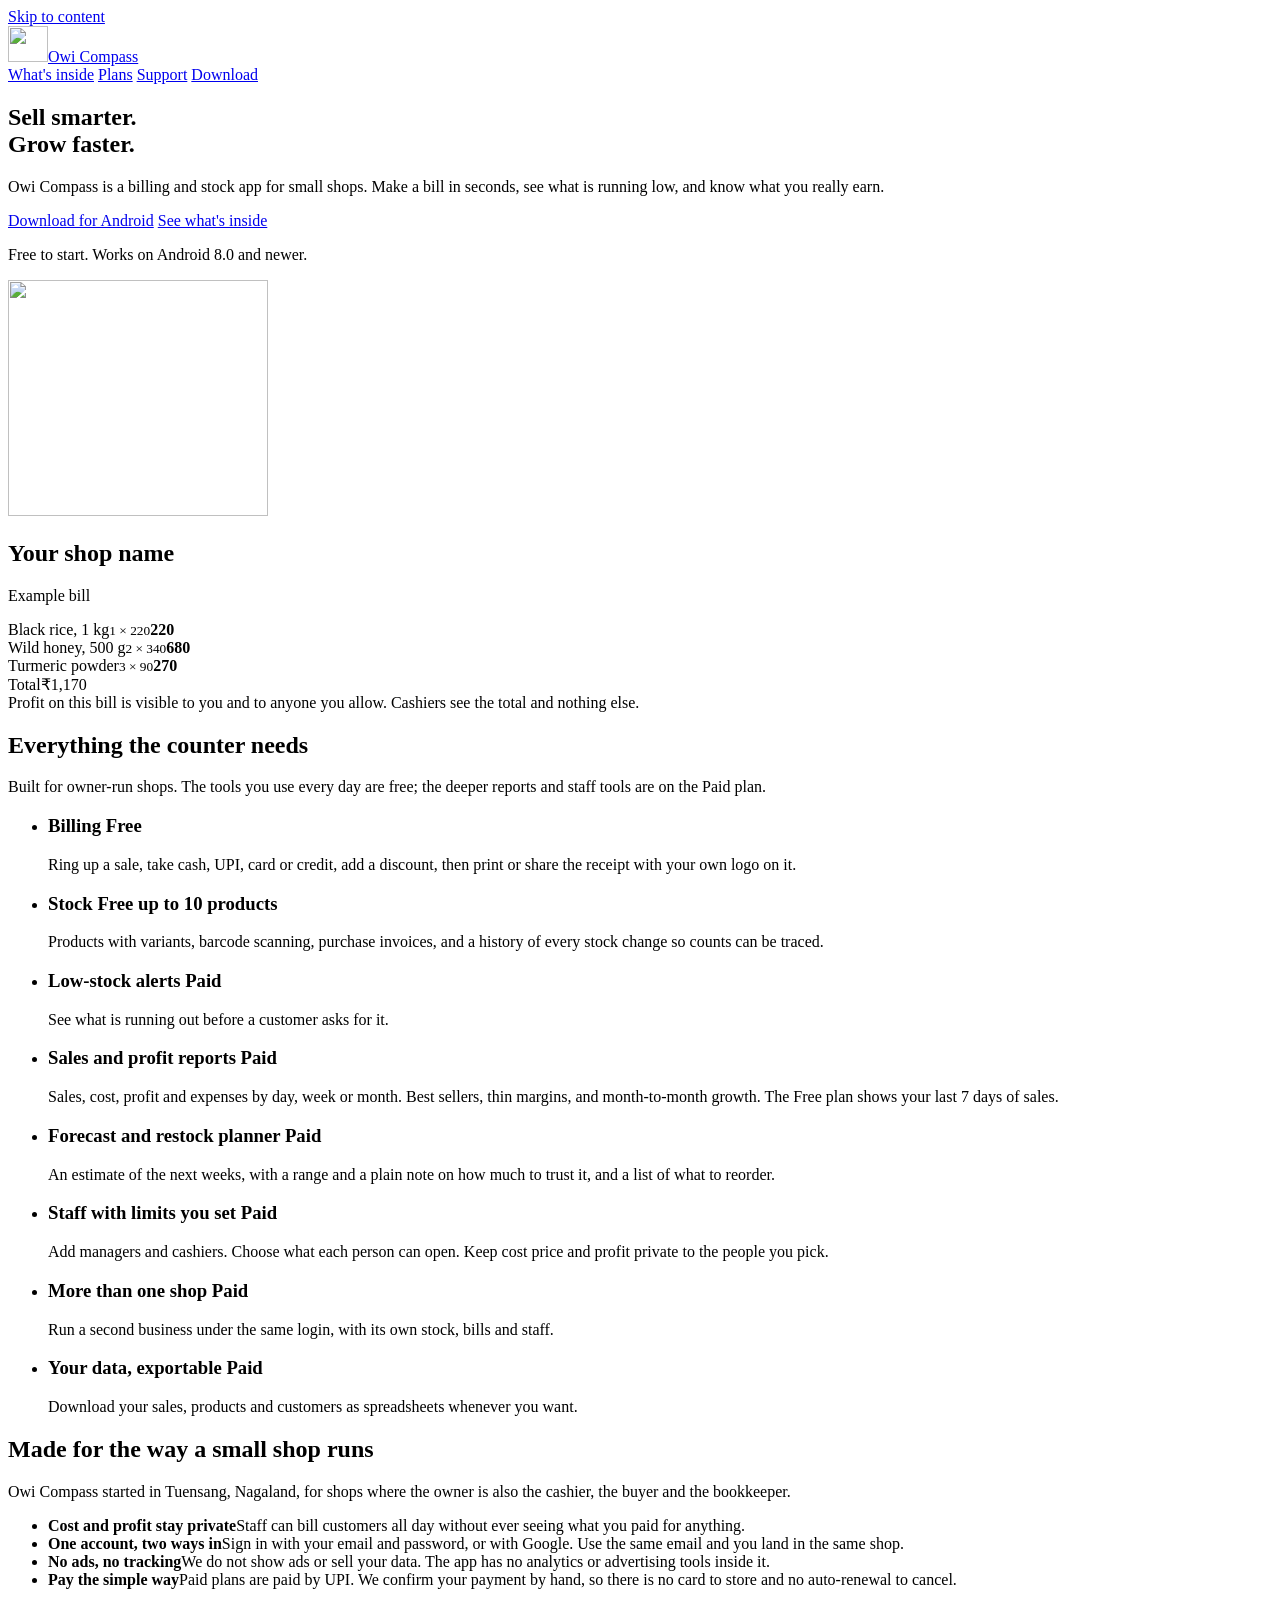
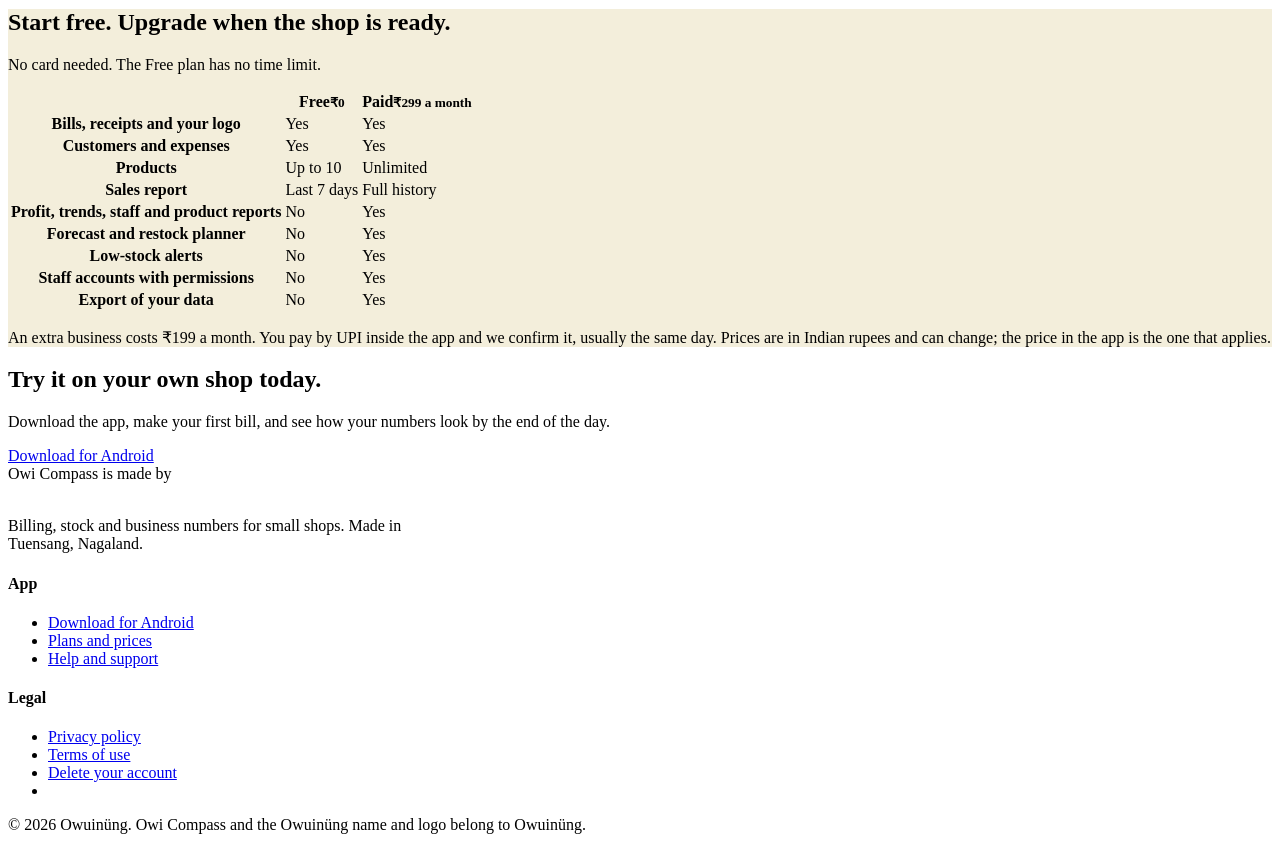
==== index.html @ a6f3e6b2 "Add files via upload" ====
<!doctype html>
<html lang="en">
<head>
<meta charset="utf-8">
<meta name="viewport" content="width=device-width,initial-scale=1">
<title>Owi Compass: billing, stock and reports for small shops</title>
<meta name="description" content="Owi Compass is an Android app for small shops. Make bills, track stock, see sales and profit, and plan what to restock. Made by Owuinüng in Nagaland.">
<meta name="theme-color" content="#0e2e17">
<link rel="canonical" href="https://owuinung-spec.github.io/index.html">
<link rel="icon" type="image/png" sizes="32x32" href="assets/img/favicon-32.png">
<link rel="apple-touch-icon" href="assets/img/apple-touch-icon.png">
<meta property="og:type" content="website">
<meta property="og:site_name" content="Owi Compass">
<meta property="og:title" content="Owi Compass: billing, stock and reports for small shops">
<meta property="og:description" content="Owi Compass is an Android app for small shops. Make bills, track stock, see sales and profit, and plan what to restock. Made by Owuinüng in Nagaland.">
<meta property="og:url" content="https://owuinung-spec.github.io/index.html">
<meta property="og:image" content="https://owuinung-spec.github.io/assets/img/og-image.png">
<meta name="twitter:card" content="summary_large_image">
<link rel="preload" href="assets/fonts/gloock-latin-400-normal.woff2" as="font" type="font/woff2" crossorigin>
<link rel="stylesheet" href="assets/css/site.css">
<script type="application/ld+json">
{"@context":"https://schema.org","@type":"SoftwareApplication","name":"Owi Compass","applicationCategory":"BusinessApplication","operatingSystem":"Android 8.0 or newer","description":"Billing, stock and business reports for small shops.","offers":{"@type":"Offer","price":"0","priceCurrency":"INR"},"publisher":{"@type":"Organization","name":"Owuinüng","url":"https://owuinung-spec.github.io/"}}
</script>
</head>
<body>
<a class="skip" href="#main">Skip to content</a>
<header class="site-head">
  <div class="wrap head-row">
    <a class="brand" href="index.html" aria-label="Owi Compass home"><img src="assets/img/owi-mark.webp" alt="" width="40" height="36"><span>Owi Compass</span></a>
    <nav class="nav" aria-label="Main">
      <a href="index.html#inside" aria-current="page">What's inside</a>
      <a href="index.html#plans">Plans</a>
      <a href="support.html">Support</a>
      <a class="btn small" href="download.html">Download</a>
    </nav>
  </div>
</header>
<main id="main">

<section class="hero">
  <div class="wrap hero-grid">
    <div>
      <h1>Sell smarter.<br>Grow faster.</h1>
      <p class="lede">Owi Compass is a billing and stock app for small shops. Make a bill in seconds, see what is running low, and know what you really earn.</p>
      <div class="cta-row">
        <a class="btn gold big" href="download.html">Download for Android</a>
        <a class="btn ghost big" href="#inside">See what's inside</a>
      </div>
      <p class="fine"><span data-version>Free to start</span>. Works on Android 8.0 and newer.</p>
    </div>
    <div class="hero-art" aria-label="Example bill">
      <img class="mark" src="assets/img/owi-mark.webp" alt="" width="260" height="236">
      <div class="receipt-wrap">
        <div class="receipt">
          <h2>Your shop name</h2>
          <p class="sub">Example bill</p>
          <div class="r-line"><span>Black rice, 1 kg</span><span class="dots"></span><small>1 &times; 220</small><b>220</b></div>
          <div class="r-line"><span>Wild honey, 500 g</span><span class="dots"></span><small>2 &times; 340</small><b>680</b></div>
          <div class="r-line"><span>Turmeric powder</span><span class="dots"></span><small>3 &times; 90</small><b>270</b></div>
          <div class="r-rule"></div>
          <div class="r-total"><span>Total</span><span>&#8377;1,170</span></div>
          <div class="r-note"><i></i><span>Profit on this bill is visible to you and to anyone you allow. Cashiers see the total and nothing else.</span></div>
        </div>
      </div>
    </div>
  </div>
</section>

<section class="dark" id="inside">
  <div class="wrap">
    <h2 class="title">Everything the counter needs</h2>
    <p class="intro">Built for owner-run shops. The tools you use every day are free; the deeper reports and staff tools are on the Paid plan.</p>
    <ul class="ledger">
      <li><h3>Billing <span class="tag">Free</span></h3><p>Ring up a sale, take cash, UPI, card or credit, add a discount, then print or share the receipt with your own logo on it.</p></li>
      <li><h3>Stock <span class="tag">Free up to 10 products</span></h3><p>Products with variants, barcode scanning, purchase invoices, and a history of every stock change so counts can be traced.</p></li>
      <li><h3>Low-stock alerts <span class="tag paid">Paid</span></h3><p>See what is running out before a customer asks for it.</p></li>
      <li><h3>Sales and profit reports <span class="tag paid">Paid</span></h3><p>Sales, cost, profit and expenses by day, week or month. Best sellers, thin margins, and month-to-month growth. The Free plan shows your last 7 days of sales.</p></li>
      <li><h3>Forecast and restock planner <span class="tag paid">Paid</span></h3><p>An estimate of the next weeks, with a range and a plain note on how much to trust it, and a list of what to reorder.</p></li>
      <li><h3>Staff with limits you set <span class="tag paid">Paid</span></h3><p>Add managers and cashiers. Choose what each person can open. Keep cost price and profit private to the people you pick.</p></li>
      <li><h3>More than one shop <span class="tag paid">Paid</span></h3><p>Run a second business under the same login, with its own stock, bills and staff.</p></li>
      <li><h3>Your data, exportable <span class="tag paid">Paid</span></h3><p>Download your sales, products and customers as spreadsheets whenever you want.</p></li>
    </ul>
  </div>
</section>

<section>
  <div class="wrap split">
    <div>
      <h2 class="title">Made for the way a small shop runs</h2>
      <p class="intro" style="margin-bottom:0">Owi Compass started in Tuensang, Nagaland, for shops where the owner is also the cashier, the buyer and the bookkeeper.</p>
    </div>
    <ul class="points">
      <li><b>Cost and profit stay private</b>Staff can bill customers all day without ever seeing what you paid for anything.</li>
      <li><b>One account, two ways in</b>Sign in with your email and password, or with Google. Use the same email and you land in the same shop.</li>
      <li><b>No ads, no tracking</b>We do not show ads or sell your data. The app has no analytics or advertising tools inside it.</li>
      <li><b>Pay the simple way</b>Paid plans are paid by UPI. We confirm your payment by hand, so there is no card to store and no auto-renewal to cancel.</li>
    </ul>
  </div>
</section>

<section id="plans" style="background:#f3eedb">
  <div class="wrap">
    <h2 class="title">Start free. Upgrade when the shop is ready.</h2>
    <p class="intro">No card needed. The Free plan has no time limit.</p>
    <table class="plans">
      <thead><tr><th scope="col"></th><th scope="col">Free<small>&#8377;0</small></th><th scope="col">Paid<small>&#8377;299 a month</small></th></tr></thead>
      <tbody>
        <tr><th scope="row">Bills, receipts and your logo</th><td class="yes">Yes</td><td class="yes">Yes</td></tr>
        <tr><th scope="row">Customers and expenses</th><td class="yes">Yes</td><td class="yes">Yes</td></tr>
        <tr><th scope="row">Products</th><td>Up to 10</td><td class="yes">Unlimited</td></tr>
        <tr><th scope="row">Sales report</th><td>Last 7 days</td><td class="yes">Full history</td></tr>
        <tr><th scope="row">Profit, trends, staff and product reports</th><td class="no">No</td><td class="yes">Yes</td></tr>
        <tr><th scope="row">Forecast and restock planner</th><td class="no">No</td><td class="yes">Yes</td></tr>
        <tr><th scope="row">Low-stock alerts</th><td class="no">No</td><td class="yes">Yes</td></tr>
        <tr><th scope="row">Staff accounts with permissions</th><td class="no">No</td><td class="yes">Yes</td></tr>
        <tr><th scope="row">Export of your data</th><td class="no">No</td><td class="yes">Yes</td></tr>
      </tbody>
    </table>
    <p class="price-note">An extra business costs &#8377;199 a month. You pay by UPI inside the app and we confirm it, usually the same day. Prices are in Indian rupees and can change; the price in the app is the one that applies.</p>
  </div>
</section>

<section class="band">
  <div class="wrap row">
    <div>
      <h2>Try it on your own shop today.</h2>
      <p>Download the app, make your first bill, and see how your numbers look by the end of the day.</p>
    </div>
    <a class="btn gold big" href="download.html">Download for Android</a>
  </div>
</section>
</main>
<footer class="site-foot">
  <div class="wrap">
    <div class="foot-grid">
      <div>
        <div class="by"><span>Owi Compass is made by</span></div>
        <img src="assets/img/owuinung-logo.webp" alt="Owuinüng" width="150" height="52" style="filter:brightness(0) invert(1) opacity(.92);width:150px;margin-bottom:1rem">
        <p style="margin:0;max-width:26em">Billing, stock and business numbers for small shops. Made in Tuensang, Nagaland.</p>
      </div>
      <div>
        <h4>App</h4>
        <ul>
          <li><a href="download.html">Download for Android</a></li>
          <li><a href="index.html#plans">Plans and prices</a></li>
          <li><a href="support.html">Help and support</a></li>
        </ul>
      </div>
      <div>
        <h4>Legal</h4>
        <ul>
          <li><a href="privacy.html">Privacy policy</a></li>
          <li><a href="terms.html">Terms of use</a></li>
          <li><a href="delete-account.html">Delete your account</a></li>
          <li><span data-email data-label="Email us"></span><noscript>owuinung at gmail dot com</noscript></li>
        </ul>
      </div>
    </div>
    <div class="legal">&copy; <span data-year>2026</span> Owuinüng. Owi Compass and the Owuinüng name and logo belong to Owuinüng.</div>
  </div>
</footer>
<script src="assets/js/site.js"></script>
</body>
</html>
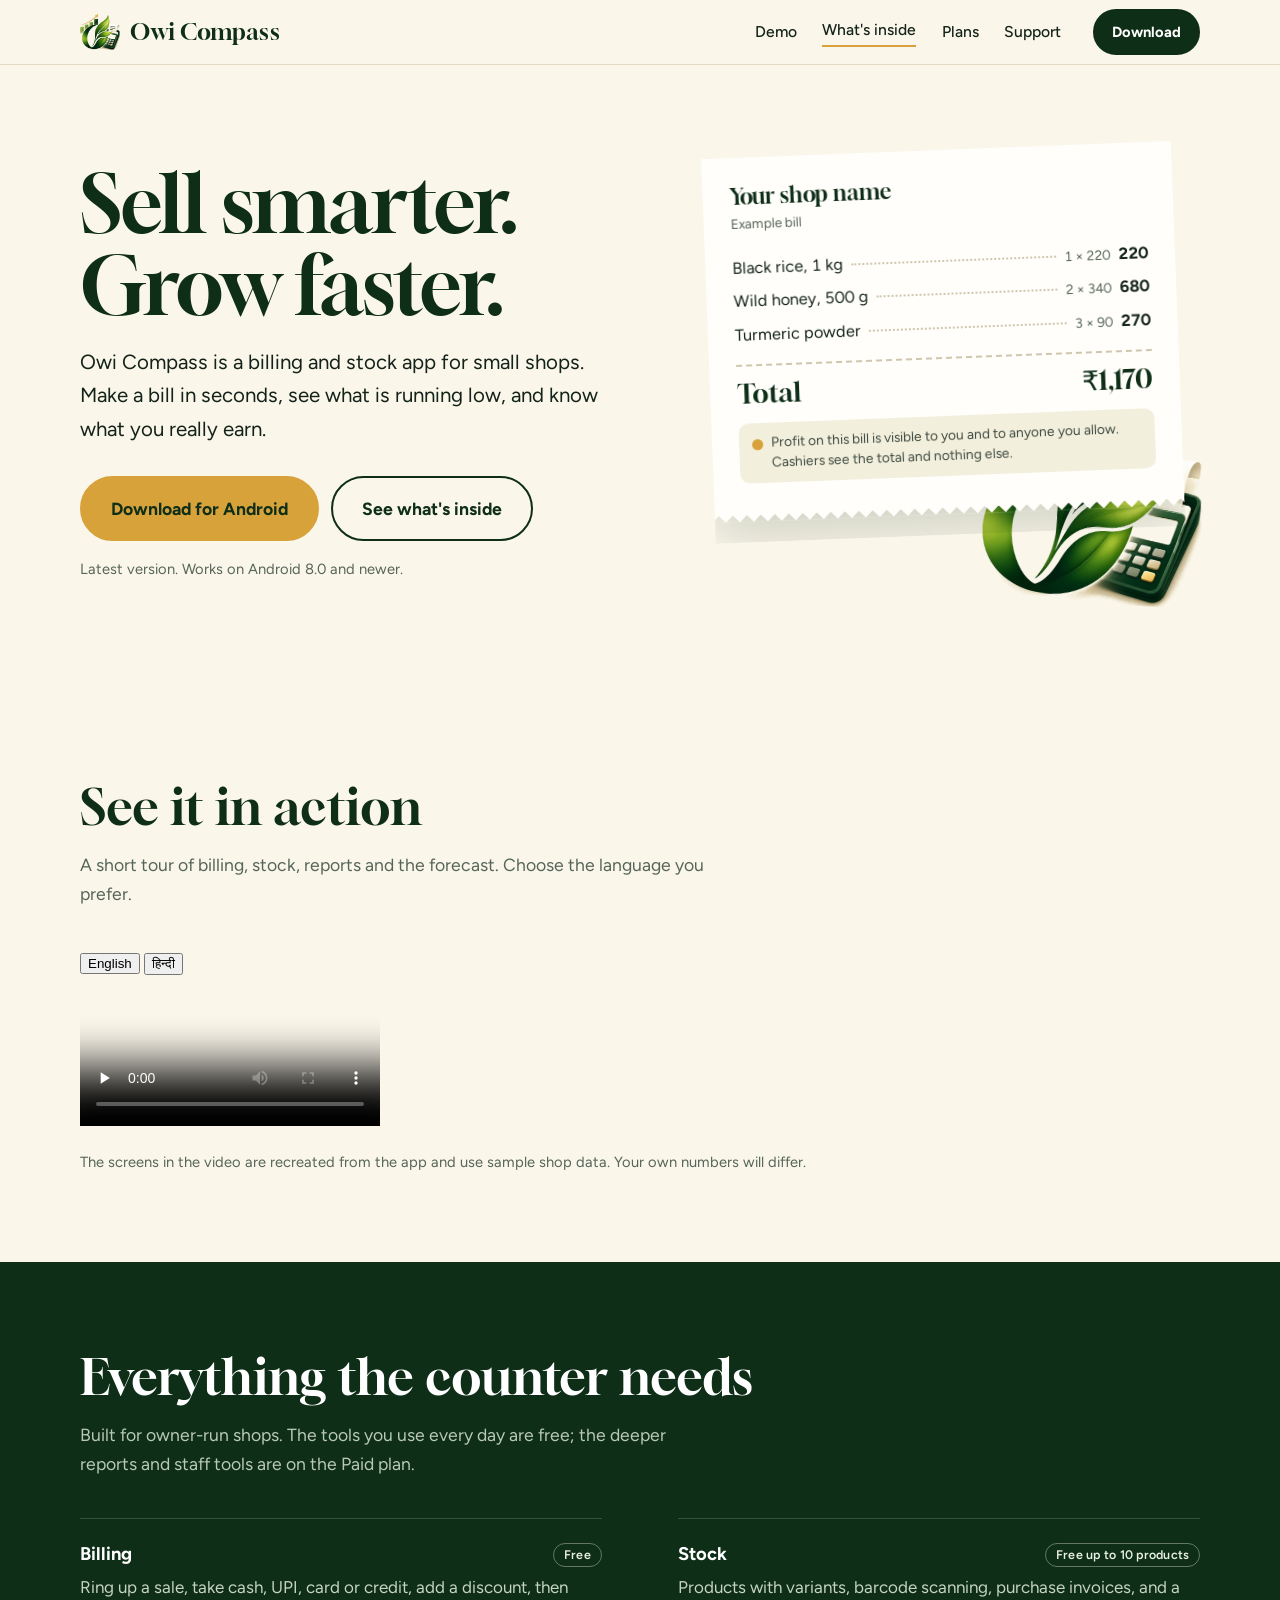
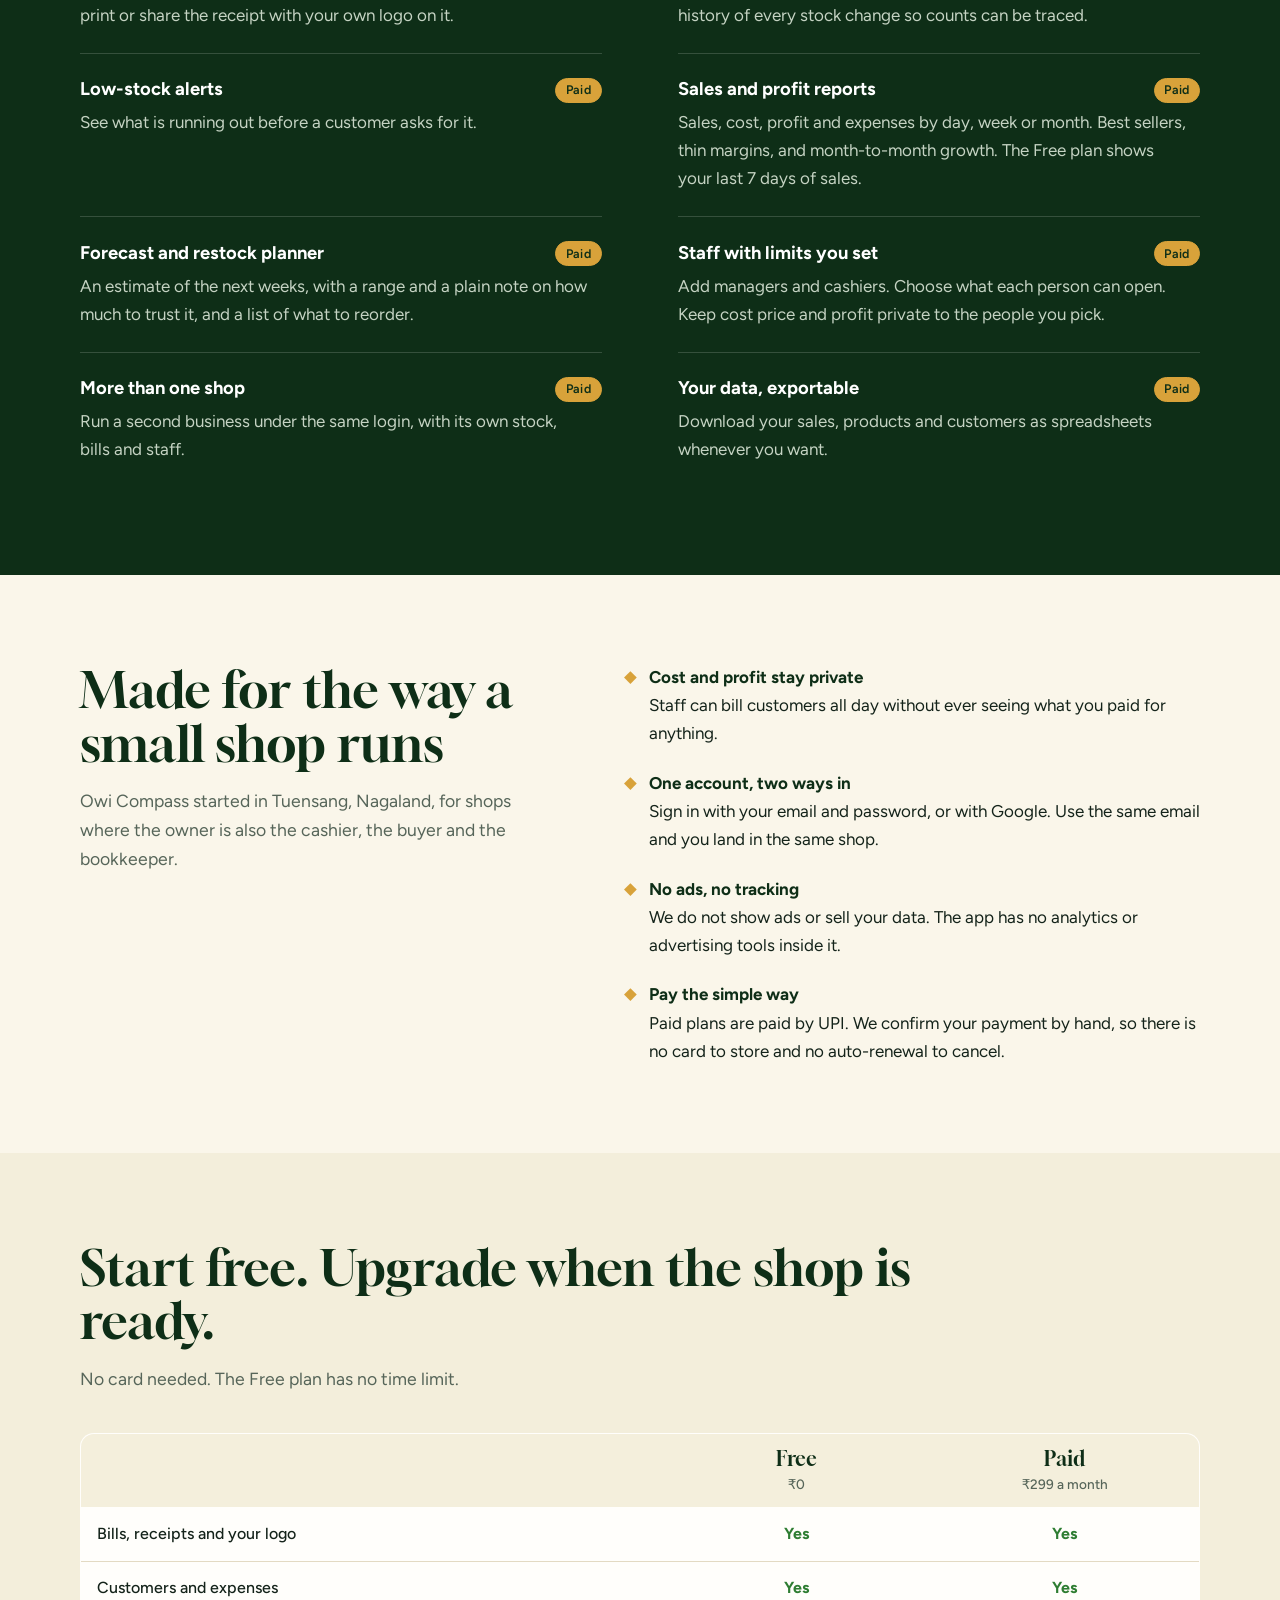
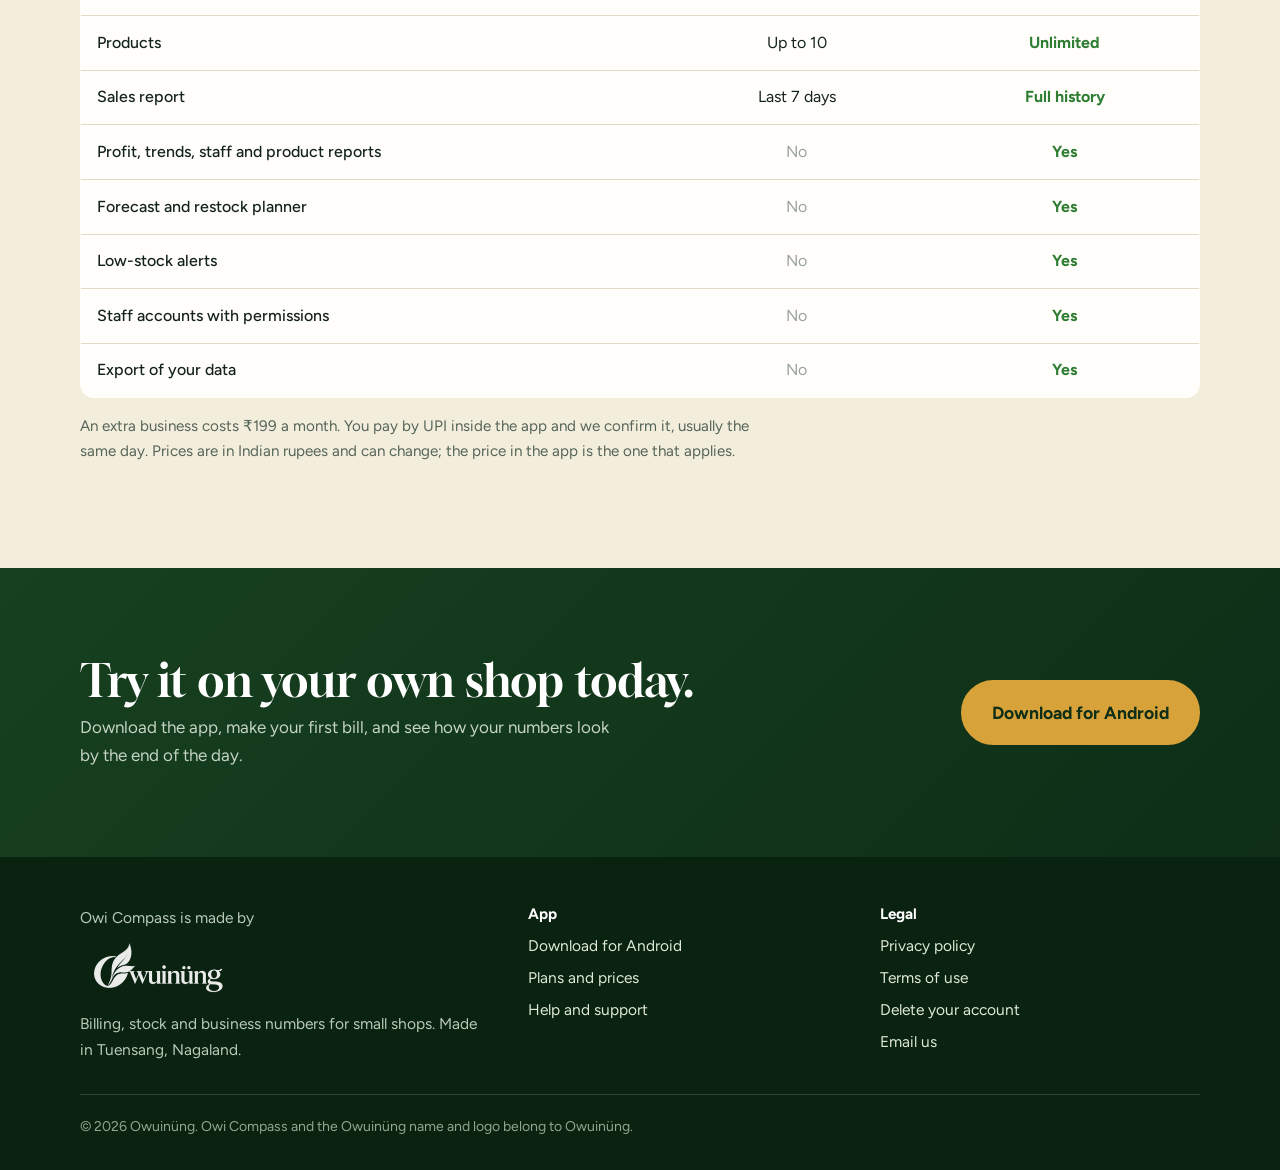
==== commit 7328900a: "Add files via upload" ====
--- a/index.html
+++ b/index.html
@@ -28,6 +28,7 @@
   <div class="wrap head-row">
     <a class="brand" href="index.html" aria-label="Owi Compass home"><img src="assets/img/owi-mark.webp" alt="" width="40" height="36"><span>Owi Compass</span></a>
     <nav class="nav" aria-label="Main">
+      <a href="index.html#demo">Demo</a>
       <a href="index.html#inside" aria-current="page">What's inside</a>
       <a href="index.html#plans">Plans</a>
       <a href="support.html">Support</a>
@@ -63,6 +64,24 @@
         </div>
       </div>
     </div>
+  </div>
+</section>
+
+<section class="demo" id="demo">
+  <div class="wrap">
+    <h2 class="title">See it in action</h2>
+    <p class="intro">A short tour of billing, stock, reports and the forecast. Choose the language you prefer.</p>
+    <div class="demo-lang" role="group" aria-label="Video language">
+      <button type="button" data-lang="en" aria-pressed="true">English</button>
+      <button type="button" data-lang="hi" aria-pressed="false" lang="hi">हिन्दी</button>
+    </div>
+    <div class="demo-frame">
+      <video id="demoVideo" controls preload="none" playsinline poster="assets/img/demo-poster.jpg" aria-label="Owi Compass demo video">
+        <source src="assets/video/owi-compass-demo-en.mp4" type="video/mp4">
+        Your browser cannot play this video. <a href="assets/video/owi-compass-demo-en.mp4">Download it instead</a>.
+      </video>
+    </div>
+    <p class="fine demo-note">The screens in the video are recreated from the app and use sample shop data. Your own numbers will differ.</p>
   </div>
 </section>
 
--- a/assets/css/site.css
+++ b/assets/css/site.css
@@ -0,0 +1,171 @@
+@font-face{font-family:"Gloock";src:url("../fonts/gloock-latin-400-normal.woff2") format("woff2");font-weight:400;font-display:swap}
+@font-face{font-family:"Figtree";src:url("../fonts/figtree-latin-wght-normal.woff2") format("woff2");font-weight:300 900;font-display:swap}
+
+:root{
+  --forest:#0e2e17;
+  --forest-2:#16401f;
+  --leaf:#2e7d32;
+  --fern:#6aa536;
+  --gold:#d8a23a;
+  --gold-deep:#a8751a;
+  --paper:#faf6ea;
+  --sheet:#fffefb;
+  --ink:#14231a;
+  --mute:#566559;
+  --line:#e3dac3;
+  --radius:14px;
+  --display:"Gloock","Iowan Old Style","Palatino Linotype",Georgia,serif;
+  --text:"Figtree",system-ui,-apple-system,"Segoe UI",Roboto,sans-serif;
+}
+*{box-sizing:border-box}
+html{scroll-behavior:smooth;-webkit-text-size-adjust:100%}
+body{margin:0;background:var(--paper);color:var(--ink);font:400 1.0625rem/1.65 var(--text);-webkit-font-smoothing:antialiased}
+img{max-width:100%;height:auto;display:block}
+a{color:var(--leaf);text-underline-offset:3px}
+a:hover{color:var(--forest)}
+:focus-visible{outline:3px solid var(--gold);outline-offset:3px;border-radius:4px}
+.skip{position:absolute;left:-999px;top:8px;background:var(--forest);color:#fff;padding:.6rem 1rem;border-radius:8px;z-index:50}
+.skip:focus{left:8px}
+.wrap{width:min(1120px,100% - 2.5rem);margin-inline:auto}
+
+/* ---------- header ---------- */
+.site-head{position:sticky;top:0;z-index:20;background:rgba(250,246,234,.94);backdrop-filter:saturate(1.4) blur(8px);border-bottom:1px solid var(--line)}
+.head-row{display:flex;align-items:center;justify-content:space-between;gap:1rem;min-height:64px}
+.brand{display:flex;align-items:center;gap:.65rem;text-decoration:none;color:var(--forest)}
+.brand img{width:40px;height:auto}
+.brand span{font:400 1.45rem/1 var(--display);letter-spacing:.005em}
+.nav{display:flex;align-items:center;gap:1.6rem}
+.nav a{color:var(--ink);text-decoration:none;font-weight:500;font-size:.98rem}
+.nav a:hover{color:var(--leaf)}
+.nav a[aria-current="page"]{border-bottom:2px solid var(--gold);padding-bottom:2px}
+.nav a.btn{margin-left:.4rem;color:#fff;font-weight:700}
+.nav a.btn:hover{color:#fff}
+@media (max-width:760px){.nav a:not(.btn){display:none}}
+
+/* ---------- buttons ---------- */
+.btn{display:inline-flex;align-items:center;justify-content:center;gap:.5rem;background:var(--forest);color:#fff;text-decoration:none;font-weight:700;font-size:1rem;padding:.8rem 1.35rem;border-radius:999px;border:2px solid var(--forest);transition:background .15s,color .15s,border-color .15s;cursor:pointer}
+.btn:hover{background:var(--leaf);border-color:var(--leaf);color:#fff}
+.btn.gold{background:var(--gold);border-color:var(--gold);color:var(--forest)}
+.btn.gold:hover{background:#e6b24d;border-color:#e6b24d;color:var(--forest)}
+.btn.ghost{background:transparent;color:var(--forest)}
+.btn.ghost:hover{background:var(--forest);color:#fff}
+.btn.small{padding:.55rem 1.05rem;font-size:.92rem}
+.btn.big{padding:1rem 1.8rem;font-size:1.1rem}
+
+/* ---------- hero ---------- */
+.hero{padding:clamp(2.5rem,6vw,5rem) 0 clamp(3.5rem,7vw,6rem);overflow:hidden}
+.hero-grid{display:grid;grid-template-columns:minmax(0,1fr) minmax(0,.9fr);gap:clamp(2rem,5vw,4.5rem);align-items:center}
+.hero h1{font:400 clamp(2.7rem,6.6vw,5rem)/1.02 var(--display);color:var(--forest);margin:0 0 1.2rem;letter-spacing:-.01em}
+.lede{font-size:clamp(1.1rem,1.6vw,1.28rem);color:var(--ink);max-width:34em;margin:0 0 1.8rem}
+.cta-row{display:flex;flex-wrap:wrap;gap:.8rem;align-items:center}
+.fine{font-size:.92rem;color:var(--mute);margin:1rem 0 0}
+@media (max-width:860px){.hero-grid{grid-template-columns:1fr}.hero-art{max-width:420px}}
+
+/* receipt: the one memorable object */
+.hero-art{position:relative;padding:.5rem 1.4rem 5.5rem .5rem}
+.hero-art .mark{position:absolute;right:-.2rem;bottom:0;width:46%;z-index:0;transform:rotate(4deg)}
+.receipt-wrap{position:relative;z-index:1;filter:drop-shadow(0 18px 26px rgba(14,46,23,.18));transform:rotate(-2.2deg)}
+.receipt{background:var(--sheet);padding:1.7rem 1.7rem 2.4rem;-webkit-mask:conic-gradient(from -45deg at bottom,#0000,#000 1deg 89deg,#0000 90deg) 50%/14px 100%;mask:conic-gradient(from -45deg at bottom,#0000,#000 1deg 89deg,#0000 90deg) 50%/14px 100%}
+.receipt h2,.receipt h3{font:400 1.35rem/1.2 var(--display);margin:0;color:var(--forest)}
+.receipt .sub{font-size:.85rem;color:var(--mute);margin:.15rem 0 1rem}
+.r-line{display:flex;align-items:baseline;gap:.5rem;font-variant-numeric:tabular-nums;padding:.2rem 0;font-size:1.02rem}
+.r-line .dots{flex:1;border-bottom:2px dotted #cfc6ad;transform:translateY(-4px);min-width:1rem}
+.r-line b{font-weight:700}
+.r-line small{color:var(--mute);font-size:.85rem}
+.r-rule{border-top:2px dashed #cfc6ad;margin:.8rem 0}
+.r-total{font:400 1.7rem/1.1 var(--display);display:flex;justify-content:space-between;color:var(--forest)}
+.r-note{display:flex;gap:.5rem;align-items:flex-start;margin-top:.9rem;padding:.65rem .8rem;border-radius:10px;background:#f3efdd;font-size:.86rem;color:#3d4a40;line-height:1.45}
+.r-note i{flex:none;width:.7rem;height:.7rem;border-radius:50%;background:var(--gold);margin-top:.35rem}
+@media (prefers-reduced-motion:no-preference){
+  .receipt-wrap{animation:print .9s cubic-bezier(.2,.7,.2,1) both}
+  @keyframes print{from{clip-path:inset(0 0 100% 0);transform:translateY(-14px) rotate(-2.2deg)}to{clip-path:inset(0 0 -20px 0);transform:rotate(-2.2deg)}}
+}
+
+/* ---------- sections ---------- */
+section{padding:clamp(3rem,7vw,5.5rem) 0}
+h2.title{font:400 clamp(2rem,4.4vw,3.1rem)/1.08 var(--display);color:var(--forest);margin:0 0 1rem;max-width:18em}
+.intro{max-width:36em;color:var(--mute);font-size:1.1rem;margin:0 0 2.5rem}
+
+.dark{background:var(--forest);color:#eef3e8}
+.dark h2.title{color:#fff}
+.dark .intro{color:#b9c9b8}
+.ledger{display:grid;grid-template-columns:1fr 1fr;column-gap:clamp(2rem,6vw,5rem);margin:0;padding:0;list-style:none}
+.ledger li{padding:1.5rem 0;border-top:1px solid rgba(255,255,255,.16)}
+.ledger h3{font:700 1.15rem/1.3 var(--text);margin:0 0 .35rem;display:flex;gap:.7rem;align-items:center;justify-content:space-between;color:#fff}
+.ledger p{margin:0;color:#c5d3c3;max-width:30em}
+.tag{flex:none;font:600 .78rem/1 var(--text);padding:.32rem .6rem;border-radius:999px;border:1px solid rgba(255,255,255,.35);color:#e9efe3;letter-spacing:.02em}
+.tag.paid{background:var(--gold);border-color:var(--gold);color:var(--forest)}
+@media (max-width:760px){.ledger{grid-template-columns:1fr}}
+
+.split{display:grid;grid-template-columns:minmax(0,.9fr) minmax(0,1.1fr);gap:clamp(2rem,6vw,5rem);align-items:start}
+@media (max-width:860px){.split{grid-template-columns:1fr}}
+.points{margin:0;padding:0;list-style:none;display:grid;gap:1.35rem}
+.points li{padding-left:1.4rem;position:relative}
+.points li::before{content:"";position:absolute;left:0;top:.62rem;width:.55rem;height:.55rem;background:var(--gold);transform:rotate(45deg)}
+.points b{display:block;color:var(--forest)}
+
+table.plans{width:100%;border-collapse:collapse;background:var(--sheet);border:1px solid var(--line);border-radius:var(--radius);overflow:hidden}
+.plans th,.plans td{padding:.85rem 1rem;text-align:left;border-bottom:1px solid var(--line);font-size:1rem}
+.plans thead th{font:400 1.25rem/1.2 var(--display);color:var(--forest);vertical-align:bottom;background:#f4efdc}
+.plans thead th small{display:block;font:500 .85rem/1.4 var(--text);color:var(--mute);margin-top:.2rem}
+.plans tbody th{font-weight:500;color:var(--ink)}
+.plans td.yes{color:var(--leaf);font-weight:700}
+.plans td.no{color:#9aa39b}
+.plans tr:last-child th,.plans tr:last-child td{border-bottom:0}
+.plans th:not(:first-child),.plans td{text-align:center;width:24%}
+.price-note{color:var(--mute);font-size:.95rem;margin-top:1rem;max-width:44em}
+
+.band{background:linear-gradient(135deg,var(--forest-2),var(--forest));color:#fff}
+.band .row{display:flex;gap:2rem;align-items:center;justify-content:space-between;flex-wrap:wrap}
+.band h2{font:400 clamp(1.9rem,4vw,2.8rem)/1.1 var(--display);margin:0 0 .5rem;max-width:16em}
+.band p{margin:0;color:#c5d3c3;max-width:32em}
+
+/* ---------- footer ---------- */
+.site-foot{background:#0a2210;color:#b9c9b8;padding:3rem 0 2rem;font-size:.97rem}
+.foot-grid{display:grid;grid-template-columns:1.3fr 1fr 1fr;gap:2rem}
+.site-foot a{color:#dfe9d8;text-decoration:none}
+.site-foot a:hover{color:var(--gold);text-decoration:underline}
+.site-foot h4{margin:0 0 .6rem;font:700 .95rem/1.2 var(--text);color:#fff}
+.site-foot ul{list-style:none;margin:0;padding:0;display:grid;gap:.4rem}
+.by{margin-bottom:.8rem}
+.legal{border-top:1px solid rgba(255,255,255,.14);margin-top:2rem;padding-top:1.2rem;font-size:.88rem;color:#8fa68f}
+@media (max-width:760px){.foot-grid{grid-template-columns:1fr}}
+
+/* ---------- inner pages ---------- */
+.page-head{padding:clamp(2.4rem,5vw,4rem) 0 1.5rem}
+.page-head h1{font:400 clamp(2.2rem,5vw,3.6rem)/1.05 var(--display);color:var(--forest);margin:0 0 .7rem}
+.page-head p{color:var(--mute);font-size:1.12rem;max-width:36em;margin:0}
+.prose{padding-bottom:4rem}
+.prose h2{font:400 1.6rem/1.2 var(--display);color:var(--forest);margin:2.4rem 0 .6rem}
+.prose h3{font:700 1.05rem/1.4 var(--text);margin:1.6rem 0 .3rem;color:var(--ink)}
+.prose p,.prose li{max-width:42em}
+.prose ul,.prose ol{padding-left:1.25rem}
+.prose li{margin:.3rem 0}
+.prose table{border-collapse:collapse;width:100%;margin:1rem 0;font-size:.98rem;background:var(--sheet)}
+.prose th,.prose td{border:1px solid var(--line);padding:.65rem .8rem;text-align:left;vertical-align:top}
+.prose th{background:#f4efdc;font-weight:700}
+.updated{display:inline-block;background:#f0ead4;border-radius:999px;padding:.3rem .8rem;font-size:.88rem;color:var(--mute);margin-bottom:1rem}
+.callout{background:var(--sheet);border:1px solid var(--line);border-left:5px solid var(--gold);border-radius:10px;padding:1rem 1.2rem;margin:1.4rem 0;max-width:42em}
+.callout p{margin:.2rem 0}
+
+/* ---------- download ---------- */
+.dl-grid{display:grid;grid-template-columns:minmax(0,.9fr) minmax(0,1.1fr);gap:clamp(2rem,5vw,4rem);align-items:start}
+@media (max-width:860px){.dl-grid{grid-template-columns:1fr}}
+.dl-card{position:relative;filter:drop-shadow(0 16px 24px rgba(14,46,23,.16))}
+.dl-card .receipt{padding:1.6rem 1.6rem 2.3rem}
+.dl-card .btn{width:100%;margin-top:1.1rem}
+.steps{counter-reset:step;list-style:none;padding:0;margin:0;display:grid;gap:1.1rem}
+.steps li{counter-increment:step;position:relative;padding-left:3rem}
+.steps li::before{content:counter(step);position:absolute;left:0;top:-.1rem;width:2.1rem;height:2.1rem;border-radius:50%;background:var(--forest);color:#fff;font:400 1.1rem/2.1rem var(--display);text-align:center}
+.steps b{display:block;color:var(--forest)}
+.notes{white-space:pre-line;background:var(--sheet);border:1px solid var(--line);border-radius:10px;padding:1rem 1.2rem;font-size:.97rem;max-width:42em}
+.status{color:var(--mute);font-size:.95rem}
+
+.faq details{border-top:1px solid var(--line);padding:1rem 0}
+.faq details:last-child{border-bottom:1px solid var(--line)}
+.faq summary{cursor:pointer;font-weight:700;color:var(--forest);list-style:none;display:flex;justify-content:space-between;gap:1rem}
+.faq summary::-webkit-details-marker{display:none}
+.faq summary::after{content:"+";font:400 1.4rem/1 var(--display);color:var(--gold-deep);transition:transform .2s}
+.faq details[open] summary::after{transform:rotate(45deg)}
+.faq details p{margin:.6rem 0 0;max-width:40em}
+@media (prefers-reduced-motion:reduce){*{scroll-behavior:auto!important;animation:none!important;transition:none!important}}
